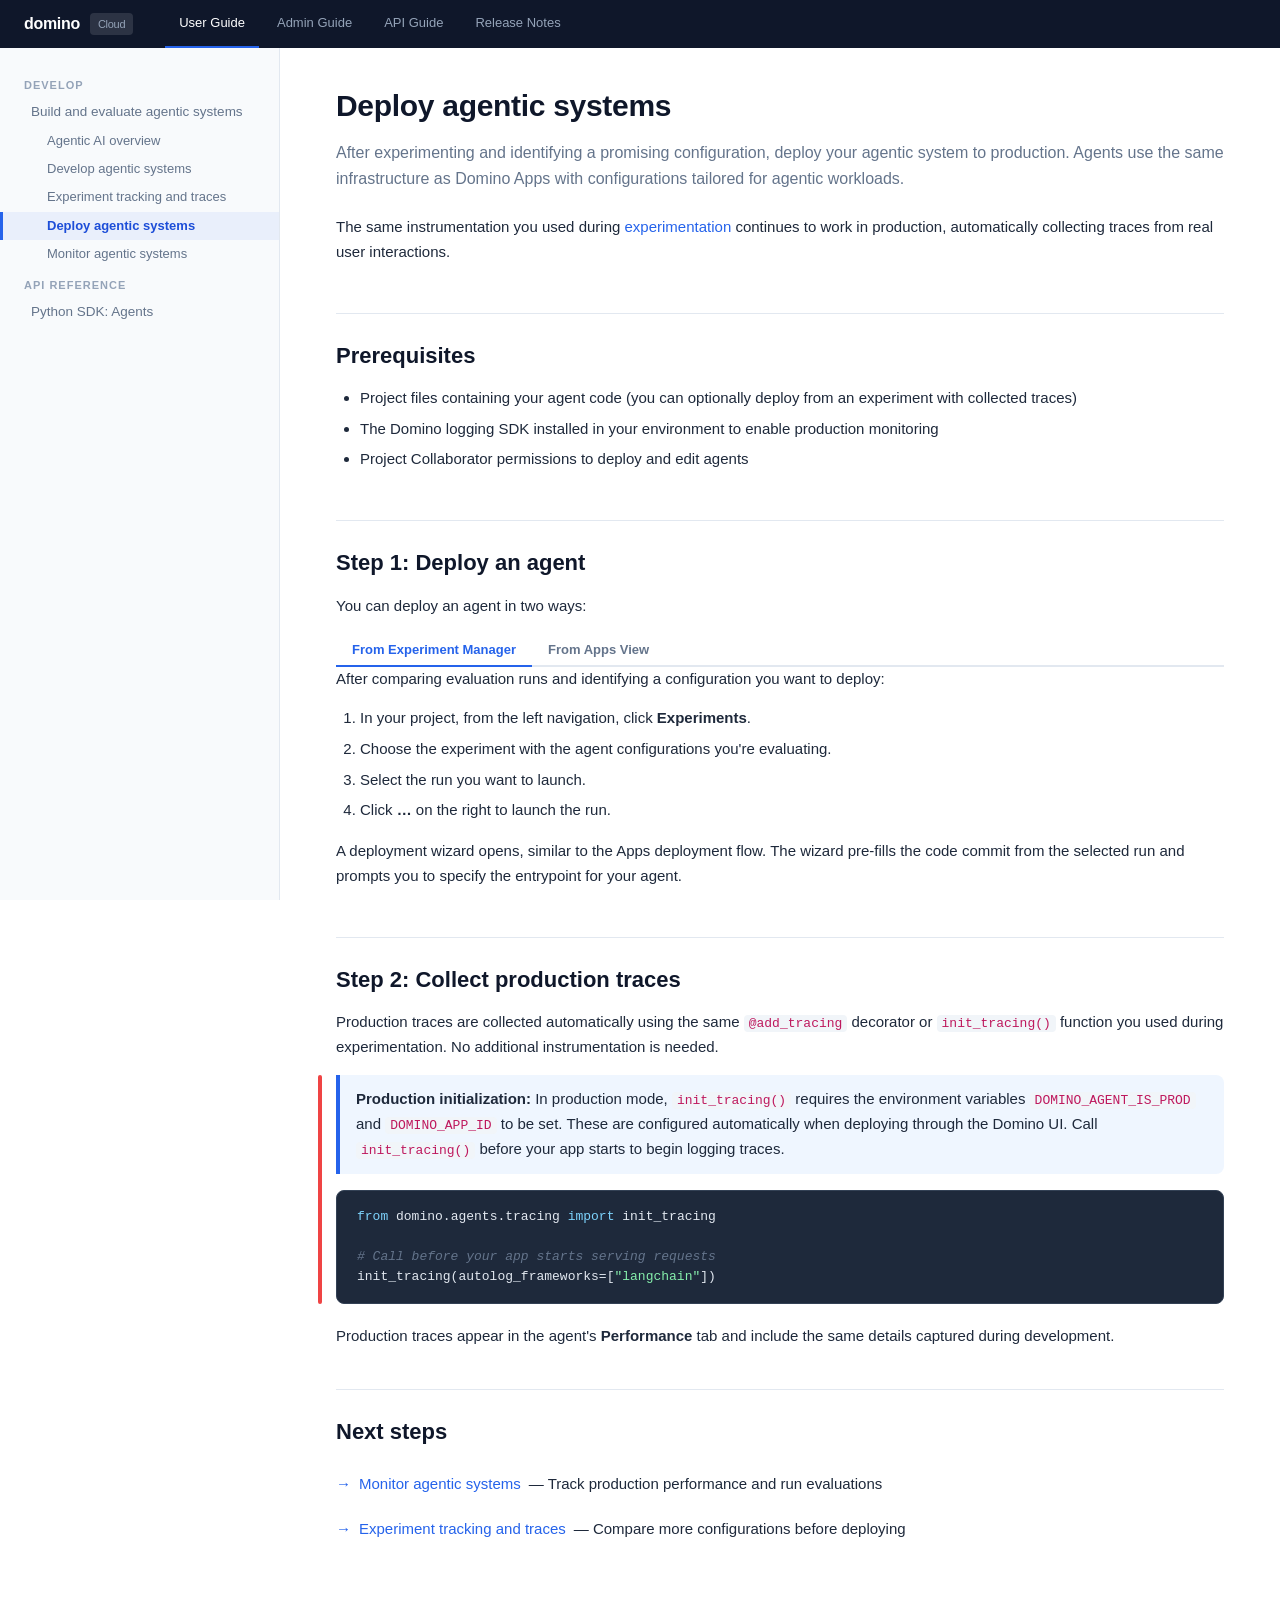
==== site/pages/deploy.html @ e88b1684 "Initial commit" ====
<!DOCTYPE html>
<html lang="en">
<head>
  <meta charset="UTF-8">
  <meta name="viewport" content="width=device-width, initial-scale=1.0">
  <meta name="base-path" content="..">
  <title>Deploy agentic systems | Domino Docs</title>
  <link rel="stylesheet" href="../css/style.css">
</head>
<body>

<header class="topbar">
  <div class="topbar-logo">
    <span>domino</span>
    <span class="version">Cloud</span>
  </div>
  <nav class="topbar-tabs">
    <a href="#" class="active">User Guide</a>
    <a href="#">Admin Guide</a>
    <a href="sdk-reference.html">API Guide</a>
    <a href="#">Release Notes</a>
  </nav>
</header>

<aside class="sidebar" id="sidebar"></aside>

<main class="content">
  <h1>Deploy agentic systems</h1>

  <p class="lead">After experimenting and identifying a promising configuration, deploy your agentic system to production. Agents use the same infrastructure as Domino Apps with configurations tailored for agentic workloads.</p>

  <p>The same instrumentation you used during <a href="experiment.html">experimentation</a> continues to work in production, automatically collecting traces from real user interactions.</p>

  <h2>Prerequisites</h2>

  <ul>
    <li>Project files containing your agent code (you can optionally deploy from an experiment with collected traces)</li>
    <li>The Domino logging SDK installed in your environment to enable production monitoring</li>
    <li>Project Collaborator permissions to deploy and edit agents</li>
  </ul>

  <h2>Step 1: Deploy an agent</h2>

  <p>You can deploy an agent in two ways:</p>

  <div class="tab-group">
    <div class="tab-buttons">
      <button class="tab-btn active" data-tab="tab-from-exp">From Experiment Manager</button>
      <button class="tab-btn" data-tab="tab-from-apps">From Apps View</button>
    </div>

    <div id="tab-from-exp" class="tab-panel active">
      <p>After comparing evaluation runs and identifying a configuration you want to deploy:</p>
      <ol>
        <li>In your project, from the left navigation, click <strong>Experiments</strong>.</li>
        <li>Choose the experiment with the agent configurations you're evaluating.</li>
        <li>Select the run you want to launch.</li>
        <li>Click <strong>&hellip;</strong> on the right to launch the run.</li>
      </ol>
      <p>A deployment wizard opens, similar to the Apps deployment flow. The wizard pre-fills the code commit from the selected run and prompts you to specify the entrypoint for your agent.</p>
    </div>

    <div id="tab-from-apps" class="tab-panel">
      <p>Deploy directly from the Apps view in your project. This follows the standard <a href="https://docs.dominodatalab.com/en/cloud/user_guide/cd0095/publish-and-share-an-app/">Publish and share an App</a> workflow, with configuration options specific to agentic workloads.</p>
    </div>
  </div>

  <h2>Step 2: Collect production traces</h2>

  <p>Production traces are collected automatically using the same <code>@add_tracing</code> decorator or <code>init_tracing()</code> function you used during experimentation. No additional instrumentation is needed.</p>

  <div class="changed" data-change-label="New &mdash; production initialization detail surfaced from SDK reference">
    <div class="info">
      <p><strong>Production initialization:</strong> In production mode, <code>init_tracing()</code> requires the environment variables <code>DOMINO_AGENT_IS_PROD</code> and <code>DOMINO_APP_ID</code> to be set. These are configured automatically when deploying through the Domino UI. Call <code>init_tracing()</code> before your app starts to begin logging traces.</p>
    </div>

<pre><code><span class="kw">from</span> domino.agents.tracing <span class="kw">import</span> init_tracing

<span class="cm"># Call before your app starts serving requests</span>
init_tracing(autolog_frameworks=[<span class="str">"langchain"</span>])</code></pre>
  </div>

  <p>Production traces appear in the agent's <strong>Performance</strong> tab and include the same details captured during development.</p>

  <div class="next-steps">
    <h2>Next steps</h2>
    <div class="next-link"><a href="monitor.html">Monitor agentic systems</a> &mdash; Track production performance and run evaluations</div>
    <div class="next-link"><a href="experiment.html">Experiment tracking and traces</a> &mdash; Compare more configurations before deploying</div>
  </div>

</main>

<script src="../js/nav.js"></script>
</body>
</html>
---- site/css/style.css ----
:root {
  --sidebar-w: 280px;
  --topbar-h: 48px;
  --content-max: 820px;
  --blue: #2563EB;
  --blue-dark: #1D4ED8;
  --blue-light: #EFF6FF;
  --purple: #7C3AED;
  --purple-light: #F5F3FF;
  --green: #059669;
  --green-light: #ECFDF5;
  --orange: #EA580C;
  --orange-light: #FFF7ED;
  --text: #1E293B;
  --text-secondary: #64748B;
  --text-muted: #94A3B8;
  --bg: #FFFFFF;
  --sidebar-bg: #F8FAFC;
  --border: #E2E8F0;
  --code-bg: #F1F5F9;
  --pre-bg: #1E293B;
  --pre-text: #E2E8F0;
}

*, *::before, *::after { margin: 0; padding: 0; box-sizing: border-box; }

body {
  font-family: -apple-system, BlinkMacSystemFont, "Segoe UI", Roboto, Helvetica, Arial, sans-serif;
  color: var(--text);
  background: var(--bg);
  line-height: 1.65;
  -webkit-font-smoothing: antialiased;
}

/* ─── Top Bar ─── */
.topbar {
  position: fixed;
  top: 0;
  left: 0;
  right: 0;
  height: var(--topbar-h);
  background: #0F172A;
  display: flex;
  align-items: center;
  padding: 0 24px;
  z-index: 100;
  gap: 32px;
}

.topbar-logo {
  display: flex;
  align-items: center;
  gap: 10px;
  color: #fff;
  font-weight: 700;
  font-size: 16px;
  letter-spacing: -0.3px;
}

.topbar-logo .version {
  font-size: 11px;
  font-weight: 500;
  background: rgba(255,255,255,0.12);
  padding: 2px 8px;
  border-radius: 4px;
  color: #94A3B8;
}

.topbar-tabs {
  display: flex;
  gap: 4px;
  height: 100%;
  align-items: stretch;
}

.topbar-tabs a {
  display: flex;
  align-items: center;
  padding: 0 14px;
  color: #94A3B8;
  text-decoration: none;
  font-size: 13px;
  font-weight: 500;
  border-bottom: 2px solid transparent;
  transition: color 0.15s, border-color 0.15s;
}

.topbar-tabs a:hover { color: #E2E8F0; }
.topbar-tabs a.active { color: #FFFFFF; border-bottom-color: var(--blue); }

/* ─── Sidebar ─── */
.sidebar {
  position: fixed;
  left: 0;
  top: var(--topbar-h);
  bottom: 0;
  width: var(--sidebar-w);
  background: var(--sidebar-bg);
  border-right: 1px solid var(--border);
  overflow-y: auto;
  padding: 20px 0 40px;
  z-index: 50;
}

.sidebar-group { margin-bottom: 8px; }

.sidebar-heading {
  padding: 8px 24px 4px;
  font-size: 11px;
  font-weight: 700;
  text-transform: uppercase;
  letter-spacing: 1px;
  color: var(--text-muted);
}

.sidebar a {
  display: block;
  padding: 5px 24px 5px 28px;
  color: var(--text-secondary);
  text-decoration: none;
  font-size: 13.5px;
  border-left: 3px solid transparent;
  transition: all 0.12s;
  line-height: 1.4;
}

.sidebar a:hover {
  color: var(--blue);
  background: rgba(37, 99, 235, 0.04);
}

.sidebar a.active {
  color: var(--blue-dark);
  border-left-color: var(--blue);
  background: rgba(37, 99, 235, 0.07);
  font-weight: 600;
}

.sidebar a.sub {
  padding-left: 44px;
  font-size: 13px;
}

/* ─── Main Content ─── */
.content {
  margin-left: var(--sidebar-w);
  margin-top: var(--topbar-h);
  padding: 40px 56px 80px;
  max-width: calc(var(--sidebar-w) + var(--content-max) + 112px);
}

/* ─── Typography ─── */
h1 {
  font-size: 30px;
  font-weight: 700;
  line-height: 1.2;
  margin-bottom: 16px;
  letter-spacing: -0.3px;
  color: #0F172A;
}

h2 {
  font-size: 22px;
  font-weight: 650;
  margin-top: 48px;
  margin-bottom: 12px;
  padding-top: 24px;
  border-top: 1px solid var(--border);
  color: #0F172A;
}

h3 {
  font-size: 17px;
  font-weight: 600;
  margin-top: 32px;
  margin-bottom: 8px;
  color: var(--text);
}

h4 {
  font-size: 15px;
  font-weight: 600;
  margin-top: 24px;
  margin-bottom: 6px;
  color: var(--text);
}

p { margin-bottom: 14px; font-size: 15px; }

.lead {
  font-size: 16px;
  color: var(--text-secondary);
  margin-bottom: 24px;
  line-height: 1.6;
}

strong { font-weight: 600; }

ul, ol {
  margin: 0 0 16px 24px;
  font-size: 15px;
}

li { margin-bottom: 6px; }

a { color: var(--blue); text-decoration: none; }
a:hover { text-decoration: underline; }

hr {
  border: none;
  border-top: 1px solid var(--border);
  margin: 32px 0;
}

/* ─── Code ─── */
code {
  background: var(--code-bg);
  padding: 1px 5px;
  border-radius: 4px;
  font-size: 13px;
  font-family: "SF Mono", "Fira Code", "Cascadia Code", "JetBrains Mono", Menlo, Consolas, monospace;
  color: #BE185D;
}

pre {
  background: var(--pre-bg);
  color: var(--pre-text);
  padding: 16px 20px;
  border-radius: 8px;
  overflow-x: auto;
  margin: 16px 0 20px;
  font-size: 13px;
  line-height: 1.55;
  border: 1px solid #334155;
}

pre code {
  background: none;
  padding: 0;
  color: inherit;
  font-size: inherit;
}

/* Syntax highlights (minimal) */
.kw { color: #7DD3FC; }
.str { color: #86EFAC; }
.cm { color: #64748B; font-style: italic; }
.fn { color: #C4B5FD; }
.dec { color: #FDE68A; }
.op { color: #94A3B8; }

/* ─── Tables ─── */
table {
  width: 100%;
  border-collapse: collapse;
  margin: 16px 0 20px;
  font-size: 14px;
}

th {
  text-align: left;
  padding: 10px 14px;
  background: var(--sidebar-bg);
  border: 1px solid var(--border);
  font-weight: 600;
  font-size: 13px;
  color: var(--text);
}

td {
  padding: 10px 14px;
  border: 1px solid var(--border);
  vertical-align: top;
}

/* ─── Callouts ─── */
.note {
  background: #FFFBEB;
  border-left: 4px solid #F59E0B;
  padding: 12px 16px;
  border-radius: 0 8px 8px 0;
  margin: 16px 0;
  font-size: 14px;
}

.note p:last-child { margin-bottom: 0; }

.note-title {
  font-weight: 600;
  font-size: 13px;
  text-transform: uppercase;
  letter-spacing: 0.5px;
  color: #92400E;
  margin-bottom: 4px;
}

.info {
  background: var(--blue-light);
  border-left: 4px solid var(--blue);
  padding: 12px 16px;
  border-radius: 0 8px 8px 0;
  margin: 16px 0;
  font-size: 14px;
}

.info p:last-child { margin-bottom: 0; }

/* ─── Diagram ─── */
.diagram {
  margin: 32px 0;
  border: 1px solid var(--border);
  border-radius: 10px;
  padding: 24px;
  background: #FAFBFC;
  overflow: hidden;
}

.diagram img,
.diagram object,
.diagram svg {
  display: block;
  width: 100%;
  height: auto;
}

/* ─── Lifecycle Cards ─── */
.lifecycle-grid {
  display: grid;
  grid-template-columns: repeat(2, 1fr);
  gap: 16px;
  margin: 24px 0;
}

.lifecycle-card {
  border: 1px solid var(--border);
  border-radius: 10px;
  padding: 20px 22px;
  transition: border-color 0.15s, box-shadow 0.15s;
  text-decoration: none;
  color: inherit;
  display: block;
}

.lifecycle-card:hover {
  border-color: var(--blue);
  box-shadow: 0 2px 8px rgba(37, 99, 235, 0.08);
  text-decoration: none;
}

.lifecycle-card .card-phase {
  font-size: 11px;
  font-weight: 700;
  text-transform: uppercase;
  letter-spacing: 1px;
  margin-bottom: 6px;
}

.lifecycle-card h3 {
  margin: 0 0 6px;
  font-size: 16px;
}

.lifecycle-card p {
  font-size: 14px;
  color: var(--text-secondary);
  margin: 0;
}

.card-develop .card-phase { color: var(--blue); }
.card-experiment .card-phase { color: var(--purple); }
.card-deploy .card-phase { color: var(--green); }
.card-monitor .card-phase { color: var(--orange); }

/* ─── Step Lists ─── */
.steps {
  counter-reset: step;
  list-style: none;
  margin-left: 0;
  padding-left: 0;
}

.steps > li {
  counter-increment: step;
  padding-left: 40px;
  position: relative;
  margin-bottom: 24px;
}

.steps > li::before {
  content: counter(step);
  position: absolute;
  left: 0;
  top: 0;
  width: 28px;
  height: 28px;
  border-radius: 50%;
  background: var(--blue);
  color: #fff;
  font-size: 13px;
  font-weight: 700;
  display: flex;
  align-items: center;
  justify-content: center;
  line-height: 1;
}

/* ─── Next Steps Links ─── */
.next-steps {
  margin-top: 40px;
  padding-top: 24px;
  border-top: 1px solid var(--border);
}

.next-steps h2 {
  border-top: none;
  padding-top: 0;
  margin-top: 0;
}

.next-link {
  display: flex;
  align-items: center;
  gap: 8px;
  padding: 10px 0;
  font-size: 15px;
}

.next-link::before {
  content: "\2192";
  color: var(--blue);
  font-weight: 700;
}

/* ─── Tab switcher (for code examples) ─── */
.tab-group { margin: 16px 0 20px; }

.tab-buttons {
  display: flex;
  border-bottom: 2px solid var(--border);
  gap: 0;
}

.tab-btn {
  padding: 8px 16px;
  font-size: 13px;
  font-weight: 600;
  color: var(--text-secondary);
  background: none;
  border: none;
  border-bottom: 2px solid transparent;
  margin-bottom: -2px;
  cursor: pointer;
  transition: color 0.15s, border-color 0.15s;
}

.tab-btn:hover { color: var(--text); }
.tab-btn.active { color: var(--blue); border-bottom-color: var(--blue); }

.tab-panel { display: none; }
.tab-panel.active { display: block; }

/* ─── Responsive ─── */
/* ─── Change Tracking ─── */
.changed {
  position: relative;
}

.change-marker {
  position: absolute;
  left: -18px;
  top: 0;
  width: 4px;
  height: 100%;
  background: #EF4444;
  border-radius: 2px;
  cursor: pointer;
  transition: background 0.15s, width 0.12s;
  z-index: 5;
}

.change-marker:hover {
  background: #DC2626;
  width: 6px;
  left: -19px;
}

.change-tooltip {
  position: fixed;
  background: #1E293B;
  color: #E2E8F0;
  padding: 10px 14px;
  border-radius: 8px;
  font-size: 13px;
  line-height: 1.5;
  max-width: 400px;
  z-index: 200;
  pointer-events: none;
  box-shadow: 0 8px 24px rgba(0,0,0,0.25);
  border: 1px solid #334155;
}

.change-tooltip .tt-label {
  font-size: 10px;
  font-weight: 700;
  text-transform: uppercase;
  letter-spacing: 0.5px;
  color: #F87171;
  margin-bottom: 4px;
}

.change-tooltip .tt-preview {
  color: #94A3B8;
  font-size: 12px;
  line-height: 1.5;
  max-height: 72px;
  overflow: hidden;
}

.change-tooltip .tt-hint {
  margin-top: 6px;
  font-size: 11px;
  color: #64748B;
}

/* Diff overlay */
.diff-backdrop {
  position: fixed;
  inset: 0;
  background: rgba(15, 23, 42, 0.6);
  backdrop-filter: blur(2px);
  z-index: 500;
  display: flex;
  align-items: center;
  justify-content: center;
  animation: diffFadeIn 0.15s ease;
}

@keyframes diffFadeIn { from { opacity: 0; } to { opacity: 1; } }

.diff-modal {
  background: #fff;
  border-radius: 14px;
  width: 92%;
  max-width: 960px;
  max-height: 82vh;
  display: flex;
  flex-direction: column;
  box-shadow: 0 24px 64px rgba(0,0,0,0.3);
  animation: diffSlideUp 0.2s ease;
}

@keyframes diffSlideUp {
  from { transform: translateY(12px); opacity: 0; }
  to { transform: translateY(0); opacity: 1; }
}

.diff-header {
  display: flex;
  align-items: center;
  justify-content: space-between;
  padding: 16px 24px;
  border-bottom: 1px solid var(--border);
  flex-shrink: 0;
}

.diff-header-text h3 {
  margin: 0 0 2px;
  font-size: 16px;
  font-weight: 700;
}

.diff-header-text .diff-label {
  font-size: 13px;
  color: var(--text-secondary);
}

.diff-close {
  width: 34px;
  height: 34px;
  border: none;
  background: var(--code-bg);
  border-radius: 8px;
  cursor: pointer;
  font-size: 20px;
  color: var(--text-secondary);
  display: flex;
  align-items: center;
  justify-content: center;
  transition: background 0.12s;
  flex-shrink: 0;
}

.diff-close:hover { background: var(--border); }

.diff-body {
  overflow-y: auto;
  flex: 1;
}

.diff-columns {
  display: grid;
  grid-template-columns: 1fr 1fr;
}

.diff-col-header {
  padding: 8px 20px;
  font-size: 10px;
  font-weight: 700;
  text-transform: uppercase;
  letter-spacing: 1.5px;
  position: sticky;
  top: 0;
  z-index: 2;
}

.diff-old .diff-col-header {
  background: #FEE2E2;
  color: #991B1B;
  border-bottom: 1px solid #FECACA;
}

.diff-new .diff-col-header {
  background: #D1FAE5;
  color: #065F46;
  border-bottom: 1px solid #A7F3D0;
}

.diff-col-content {
  padding: 16px 20px;
  font-size: 14px;
  line-height: 1.65;
}

.diff-old .diff-col-content {
  background: #FFF5F5;
  border-right: 1px solid var(--border);
}

.diff-new .diff-col-content {
  background: #F0FFF4;
}

.diff-col-content p { margin-bottom: 10px; font-size: 14px; }
.diff-col-content p:last-child { margin-bottom: 0; }

.diff-col-content code {
  font-size: 12px;
  background: rgba(0,0,0,0.06);
}

.diff-added-banner {
  padding: 20px 24px;
  background: #F0FDF4;
  border-bottom: 1px solid #BBF7D0;
  text-align: center;
  color: #065F46;
  font-size: 14px;
  font-weight: 500;
}

.diff-added-content {
  padding: 20px 24px;
  font-size: 14px;
  line-height: 1.65;
  max-height: 60vh;
  overflow-y: auto;
}

.diff-added-content p { margin-bottom: 10px; font-size: 14px; }

@media (max-width: 640px) {
  .sidebar { display: none; }
  .content { margin-left: 0; padding: 32px 24px 60px; }
  .lifecycle-grid { grid-template-columns: 1fr; }
}
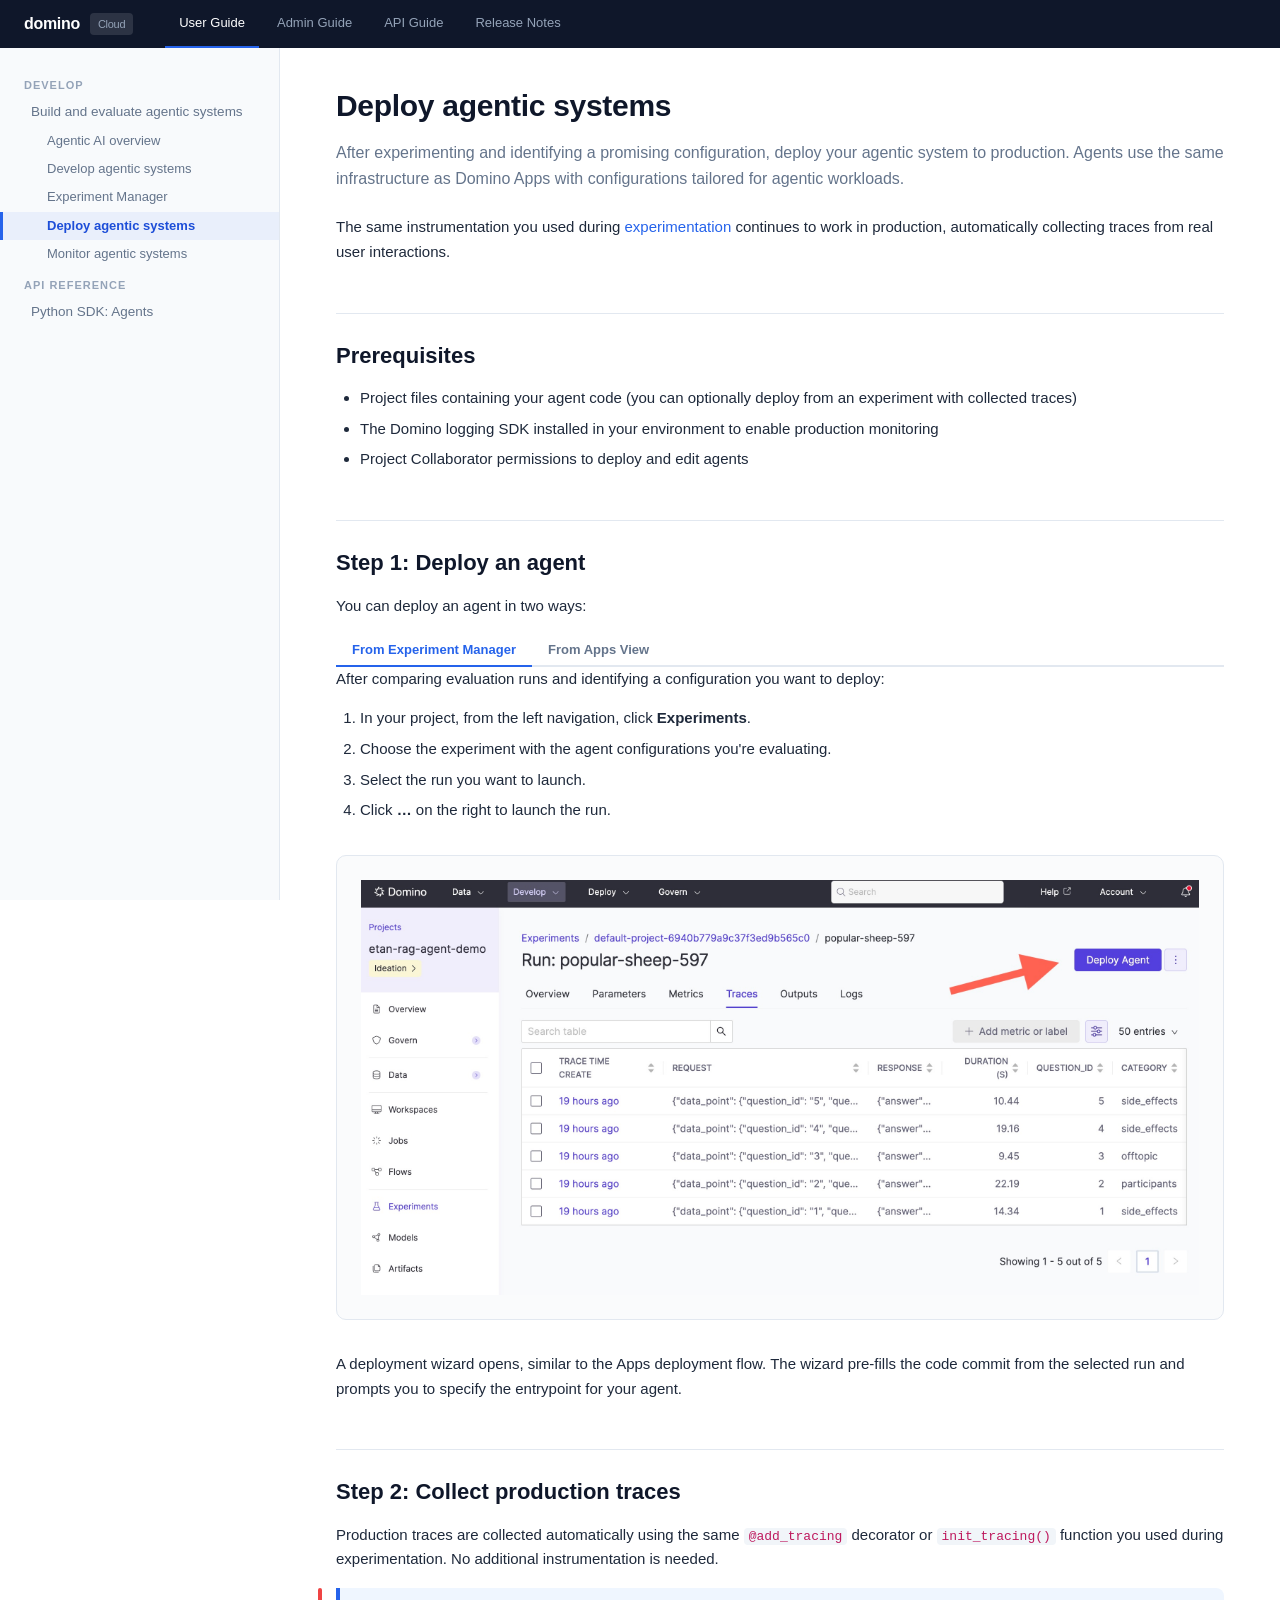
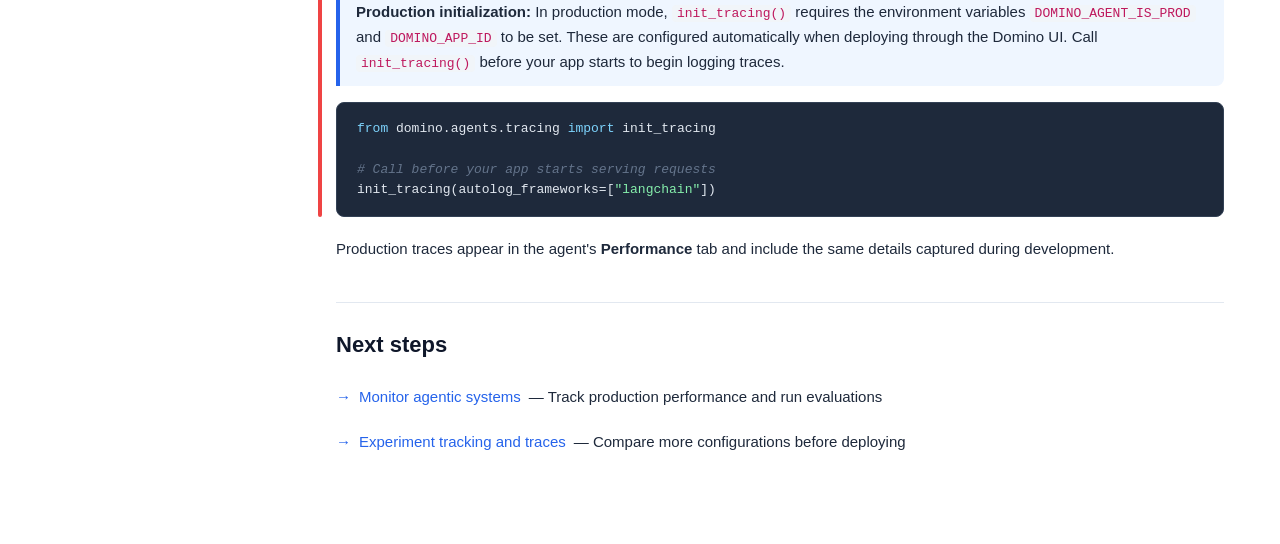
==== commit b98e52e8: "more" ====
--- a/site/pages/deploy.html
+++ b/site/pages/deploy.html
@@ -57,6 +57,9 @@
         <li>Select the run you want to launch.</li>
         <li>Click <strong>&hellip;</strong> on the right to launch the run.</li>
       </ol>
+      <div class="diagram">
+        <img src="../assets/deploy_button.jpg" alt="Deploy button on an experiment run — shows the three-dot menu on a run row with the Deploy/Launch option.">
+      </div>
       <p>A deployment wizard opens, similar to the Apps deployment flow. The wizard pre-fills the code commit from the selected run and prompts you to specify the entrypoint for your agent.</p>
     </div>
 
--- a/site/css/style.css
+++ b/site/css/style.css
@@ -668,6 +668,26 @@
 
 .diff-added-content p { margin-bottom: 10px; font-size: 14px; }
 
+/* ─── Screenshot Placeholders ─── */
+.screenshot-placeholder {
+  margin: 20px 0;
+  padding: 32px 24px;
+  background: #F8FAFC;
+  border: 2px dashed var(--border);
+  border-radius: 10px;
+  text-align: center;
+  color: var(--text-muted);
+  font-size: 13px;
+  line-height: 1.5;
+}
+
+.screenshot-placeholder strong {
+  display: block;
+  font-size: 14px;
+  color: var(--text-secondary);
+  margin-bottom: 4px;
+}
+
 @media (max-width: 640px) {
   .sidebar { display: none; }
   .content { margin-left: 0; padding: 32px 24px 60px; }
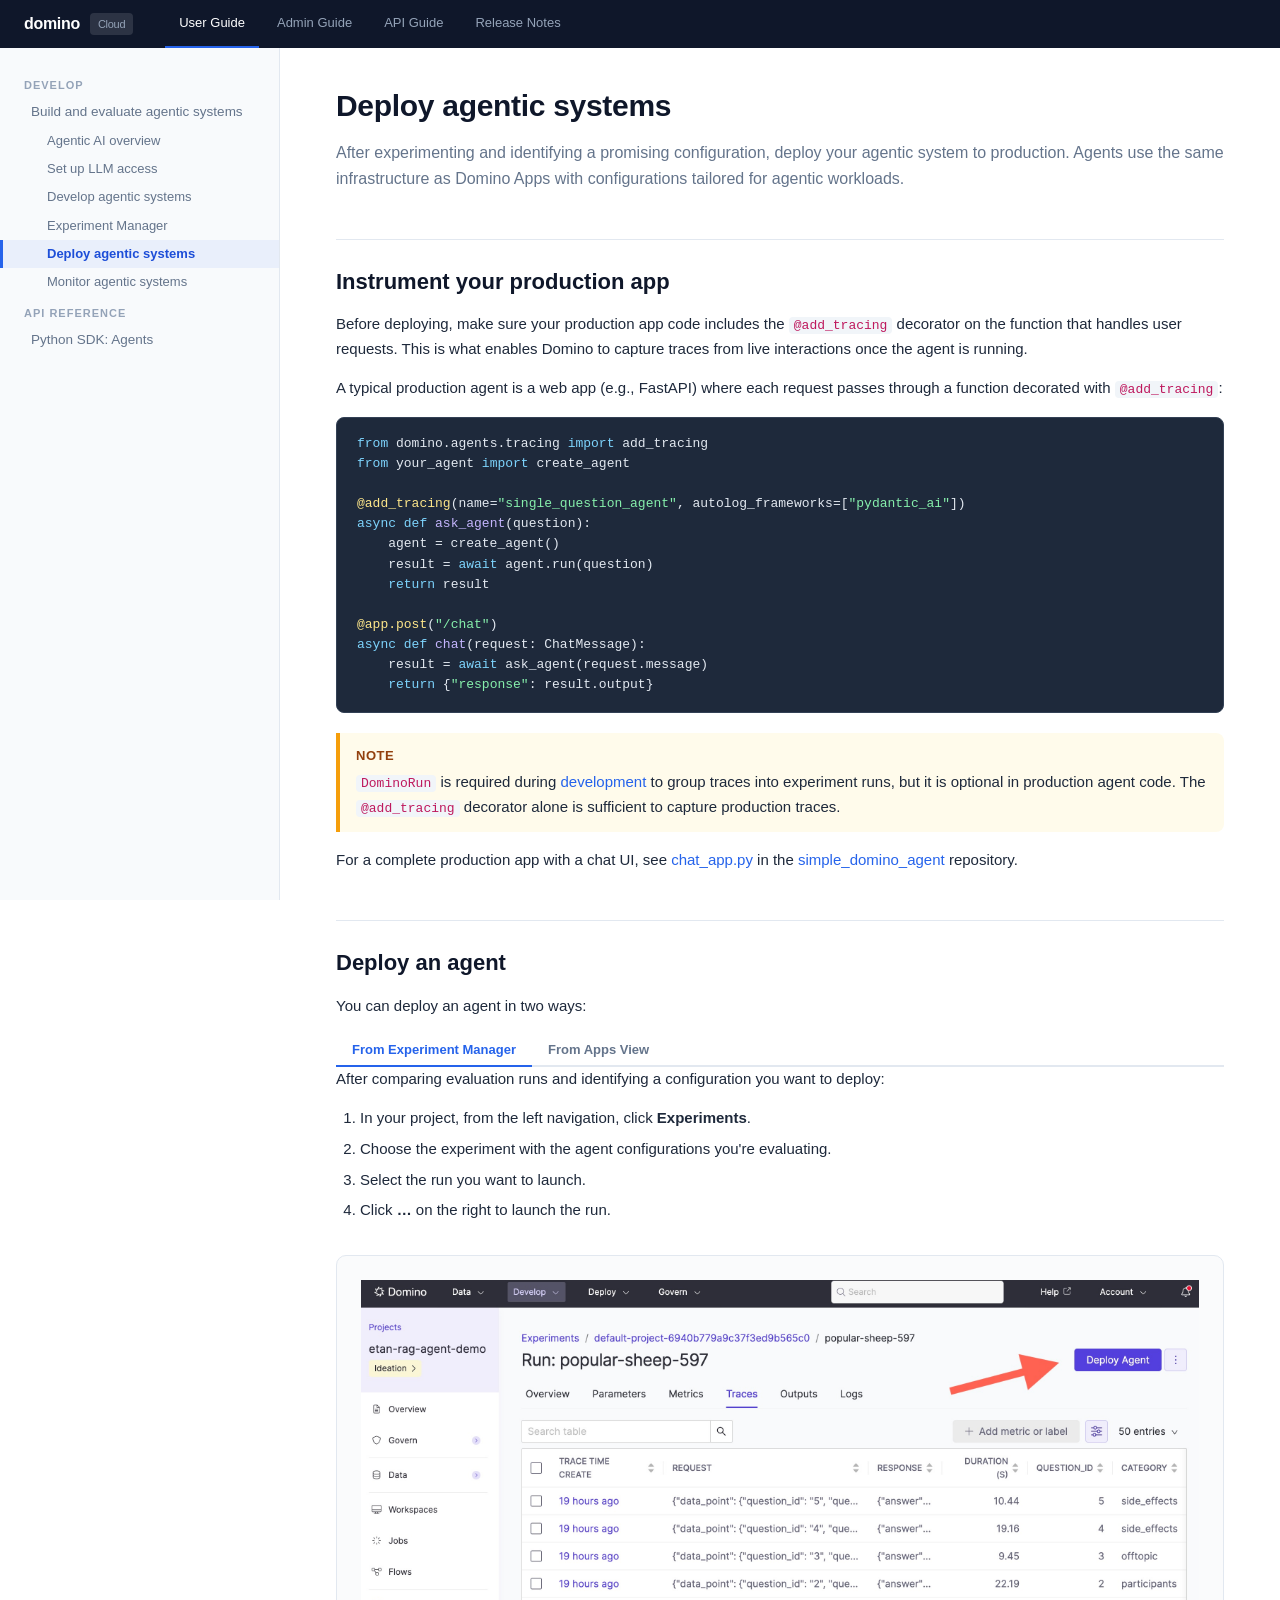
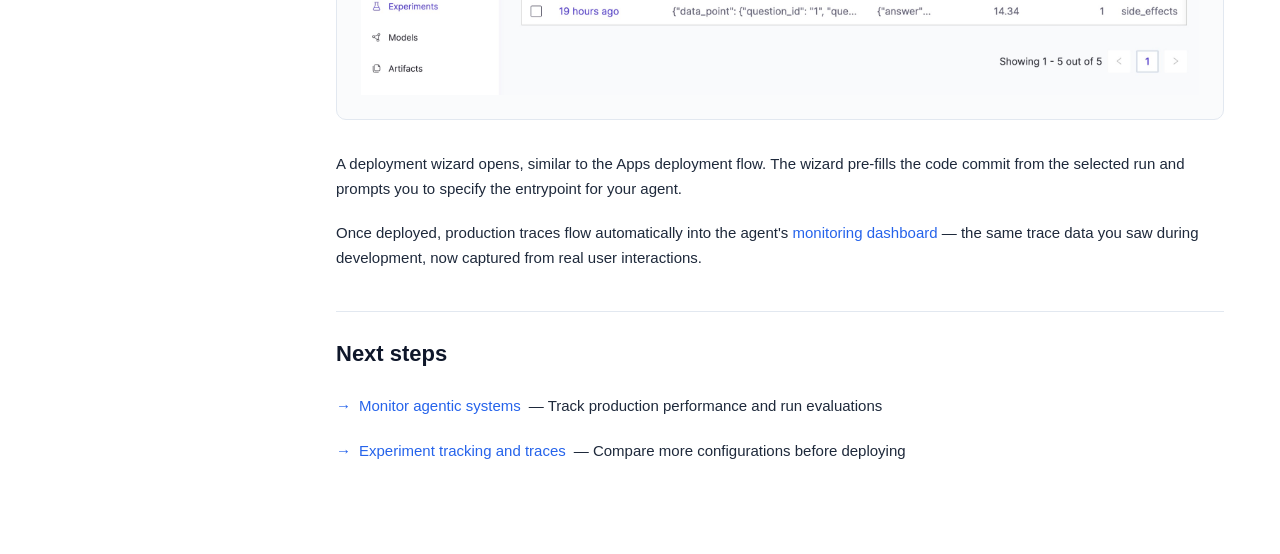
==== commit 3f37430b: "last feedback" ====
--- a/site/pages/deploy.html
+++ b/site/pages/deploy.html
@@ -29,17 +29,34 @@
 
   <p class="lead">After experimenting and identifying a promising configuration, deploy your agentic system to production. Agents use the same infrastructure as Domino Apps with configurations tailored for agentic workloads.</p>
 
-  <p>The same instrumentation you used during <a href="experiment.html">experimentation</a> continues to work in production, automatically collecting traces from real user interactions.</p>
+  <h2>Instrument your production app</h2>
 
-  <h2>Prerequisites</h2>
+  <p>Before deploying, make sure your production app code includes the <code>@add_tracing</code> decorator on the function that handles user requests. This is what enables Domino to capture traces from live interactions once the agent is running.</p>
 
-  <ul>
-    <li>Project files containing your agent code (you can optionally deploy from an experiment with collected traces)</li>
-    <li>The Domino logging SDK installed in your environment to enable production monitoring</li>
-    <li>Project Collaborator permissions to deploy and edit agents</li>
-  </ul>
+  <p>A typical production agent is a web app (e.g., FastAPI) where each request passes through a function decorated with <code>@add_tracing</code>:</p>
 
-  <h2>Step 1: Deploy an agent</h2>
+<pre><code><span class="kw">from</span> domino.agents.tracing <span class="kw">import</span> add_tracing
+<span class="kw">from</span> your_agent <span class="kw">import</span> create_agent
+
+<span class="dec">@add_tracing</span>(name=<span class="str">"single_question_agent"</span>, autolog_frameworks=[<span class="str">"pydantic_ai"</span>])
+<span class="kw">async def</span> <span class="fn">ask_agent</span>(question):
+    agent = create_agent()
+    result = <span class="kw">await</span> agent.run(question)
+    <span class="kw">return</span> result
+
+<span class="dec">@app.post</span>(<span class="str">"/chat"</span>)
+<span class="kw">async def</span> <span class="fn">chat</span>(request: ChatMessage):
+    result = <span class="kw">await</span> ask_agent(request.message)
+    <span class="kw">return</span> {<span class="str">"response"</span>: result.output}</code></pre>
+
+  <div class="note">
+    <div class="note-title">Note</div>
+    <p><code>DominoRun</code> is required during <a href="develop.html">development</a> to group traces into experiment runs, but it is optional in production agent code. The <code>@add_tracing</code> decorator alone is sufficient to capture production traces.</p>
+  </div>
+
+  <p>For a complete production app with a chat UI, see <a href="https://github.com/etanlightstone-domino/simple_domino_agent/blob/main/chat_app.py">chat_app.py</a> in the <a href="https://github.com/etanlightstone-domino/simple_domino_agent">simple_domino_agent</a> repository.</p>
+
+  <h2>Deploy an agent</h2>
 
   <p>You can deploy an agent in two ways:</p>
 
@@ -68,22 +85,7 @@
     </div>
   </div>
 
-  <h2>Step 2: Collect production traces</h2>
-
-  <p>Production traces are collected automatically using the same <code>@add_tracing</code> decorator or <code>init_tracing()</code> function you used during experimentation. No additional instrumentation is needed.</p>
-
-  <div class="changed" data-change-label="New &mdash; production initialization detail surfaced from SDK reference">
-    <div class="info">
-      <p><strong>Production initialization:</strong> In production mode, <code>init_tracing()</code> requires the environment variables <code>DOMINO_AGENT_IS_PROD</code> and <code>DOMINO_APP_ID</code> to be set. These are configured automatically when deploying through the Domino UI. Call <code>init_tracing()</code> before your app starts to begin logging traces.</p>
-    </div>
-
-<pre><code><span class="kw">from</span> domino.agents.tracing <span class="kw">import</span> init_tracing
-
-<span class="cm"># Call before your app starts serving requests</span>
-init_tracing(autolog_frameworks=[<span class="str">"langchain"</span>])</code></pre>
-  </div>
-
-  <p>Production traces appear in the agent's <strong>Performance</strong> tab and include the same details captured during development.</p>
+  <p>Once deployed, production traces flow automatically into the agent's <a href="monitor.html">monitoring dashboard</a> &mdash; the same trace data you saw during development, now captured from real user interactions.</p>
 
   <div class="next-steps">
     <h2>Next steps</h2>
--- a/site/css/style.css
+++ b/site/css/style.css
@@ -88,6 +88,51 @@
 .topbar-tabs a:hover { color: #E2E8F0; }
 .topbar-tabs a.active { color: #FFFFFF; border-bottom-color: var(--blue); }
 
+.topbar-right {
+  margin-left: auto;
+  display: flex;
+  align-items: center;
+}
+
+.diff-toggle {
+  display: flex;
+  align-items: center;
+  gap: 6px;
+  padding: 4px 12px;
+  font-size: 12px;
+  font-weight: 600;
+  color: #94A3B8;
+  background: rgba(255,255,255,0.08);
+  border: 1px solid rgba(255,255,255,0.1);
+  border-radius: 6px;
+  cursor: pointer;
+  transition: all 0.15s;
+  white-space: nowrap;
+}
+
+.diff-toggle:hover {
+  background: rgba(255,255,255,0.14);
+  color: #E2E8F0;
+}
+
+.diff-toggle.active {
+  background: rgba(239, 68, 68, 0.15);
+  border-color: rgba(239, 68, 68, 0.3);
+  color: #FCA5A5;
+}
+
+.diff-toggle-dot {
+  width: 8px;
+  height: 8px;
+  border-radius: 50%;
+  background: #64748B;
+  transition: background 0.15s;
+}
+
+.diff-toggle.active .diff-toggle-dot {
+  background: #EF4444;
+}
+
 /* ─── Sidebar ─── */
 .sidebar {
   position: fixed;
@@ -474,8 +519,15 @@
   background: #EF4444;
   border-radius: 2px;
   cursor: pointer;
-  transition: background 0.15s, width 0.12s;
+  transition: background 0.15s, width 0.12s, opacity 0.2s;
   z-index: 5;
+  opacity: 0;
+  pointer-events: none;
+}
+
+body.diff-mode .change-marker {
+  opacity: 1;
+  pointer-events: auto;
 }
 
 .change-marker:hover {
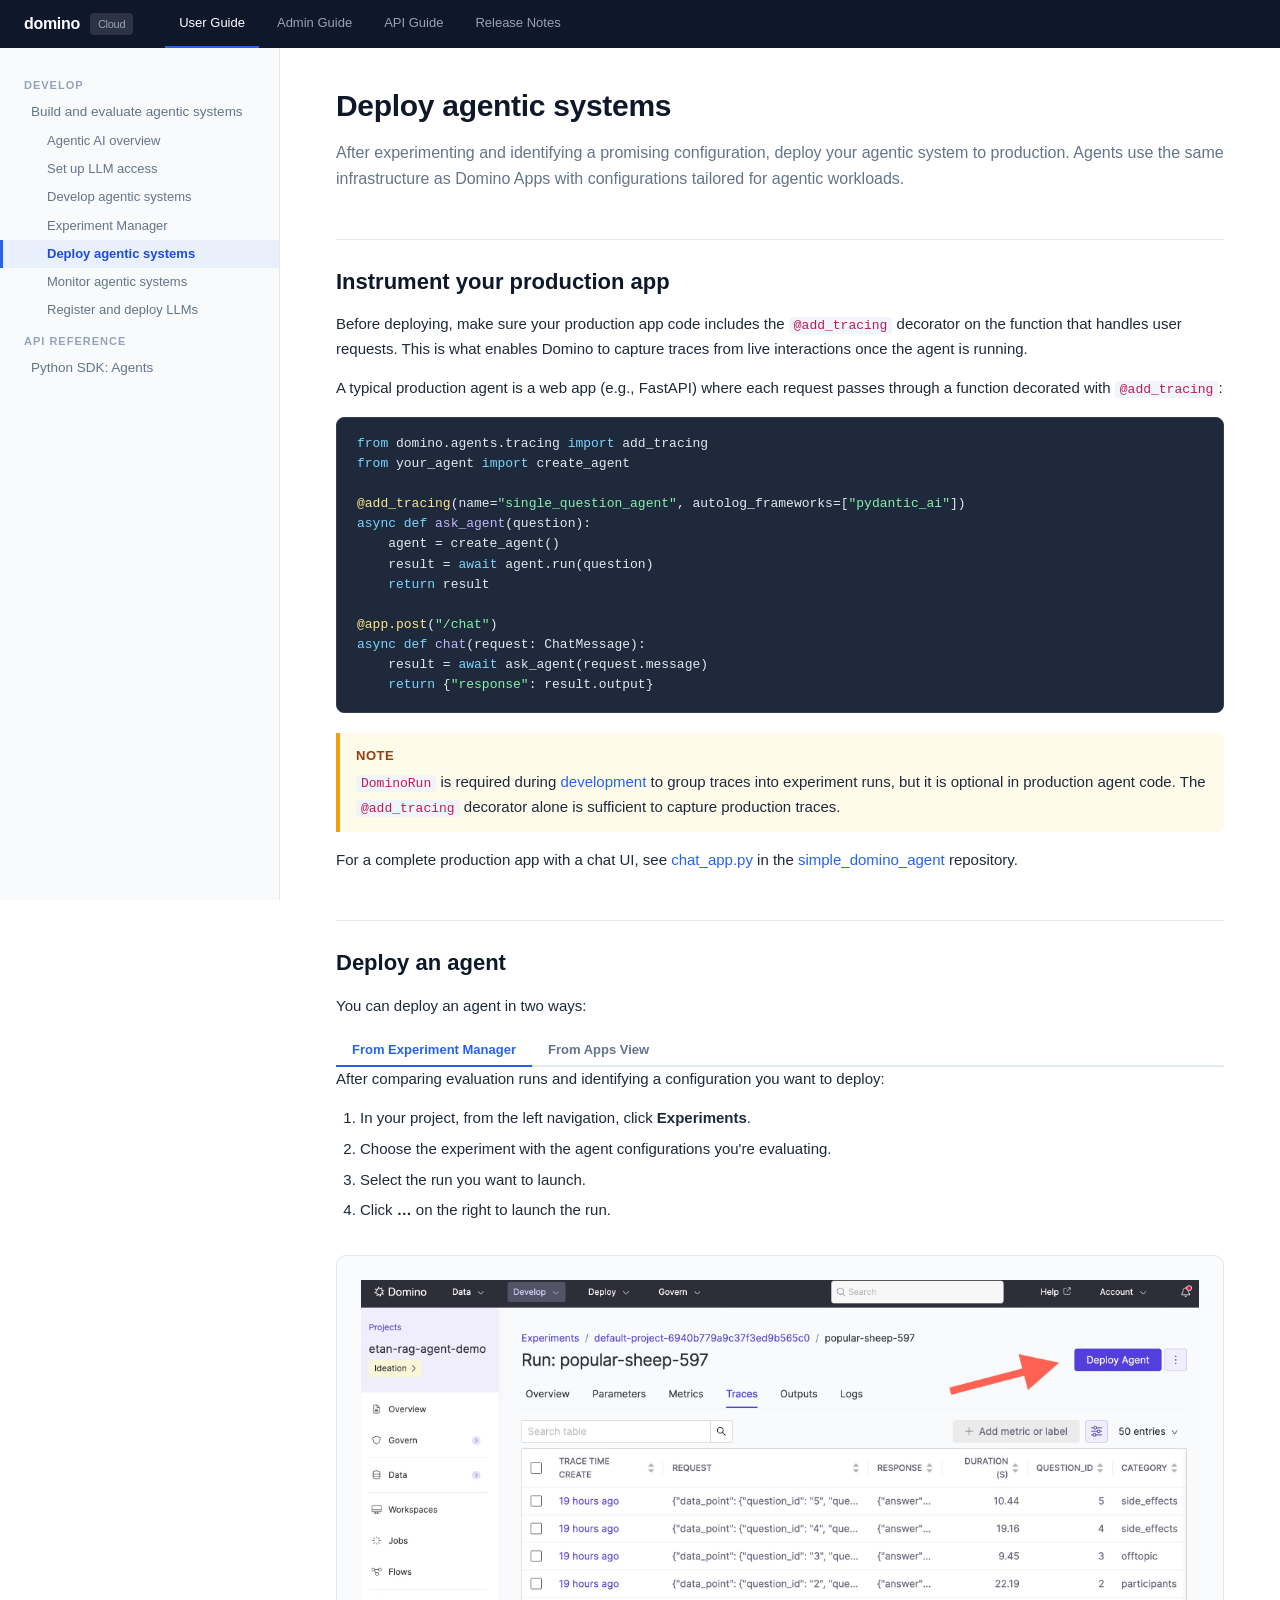
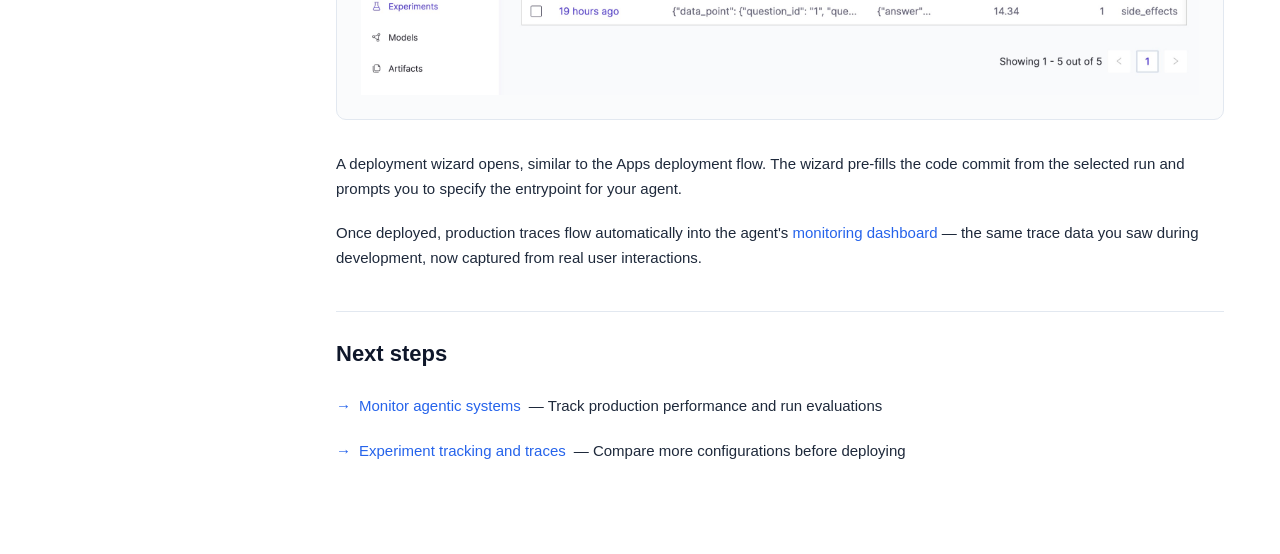
==== commit 317eff18: "more tweaks and new url for simple agent repo" ====
--- a/site/pages/deploy.html
+++ b/site/pages/deploy.html
@@ -54,7 +54,7 @@
     <p><code>DominoRun</code> is required during <a href="develop.html">development</a> to group traces into experiment runs, but it is optional in production agent code. The <code>@add_tracing</code> decorator alone is sufficient to capture production traces.</p>
   </div>
 
-  <p>For a complete production app with a chat UI, see <a href="https://github.com/etanlightstone-domino/simple_domino_agent/blob/main/chat_app.py">chat_app.py</a> in the <a href="https://github.com/etanlightstone-domino/simple_domino_agent">simple_domino_agent</a> repository.</p>
+  <p>For a complete production app with a chat UI, see <a href="https://github.com/dominodatalab/simple_domino_agent/blob/main/chat_app.py">chat_app.py</a> in the <a href="https://github.com/dominodatalab/simple_domino_agent">simple_domino_agent</a> repository.</p>
 
   <h2>Deploy an agent</h2>
 
